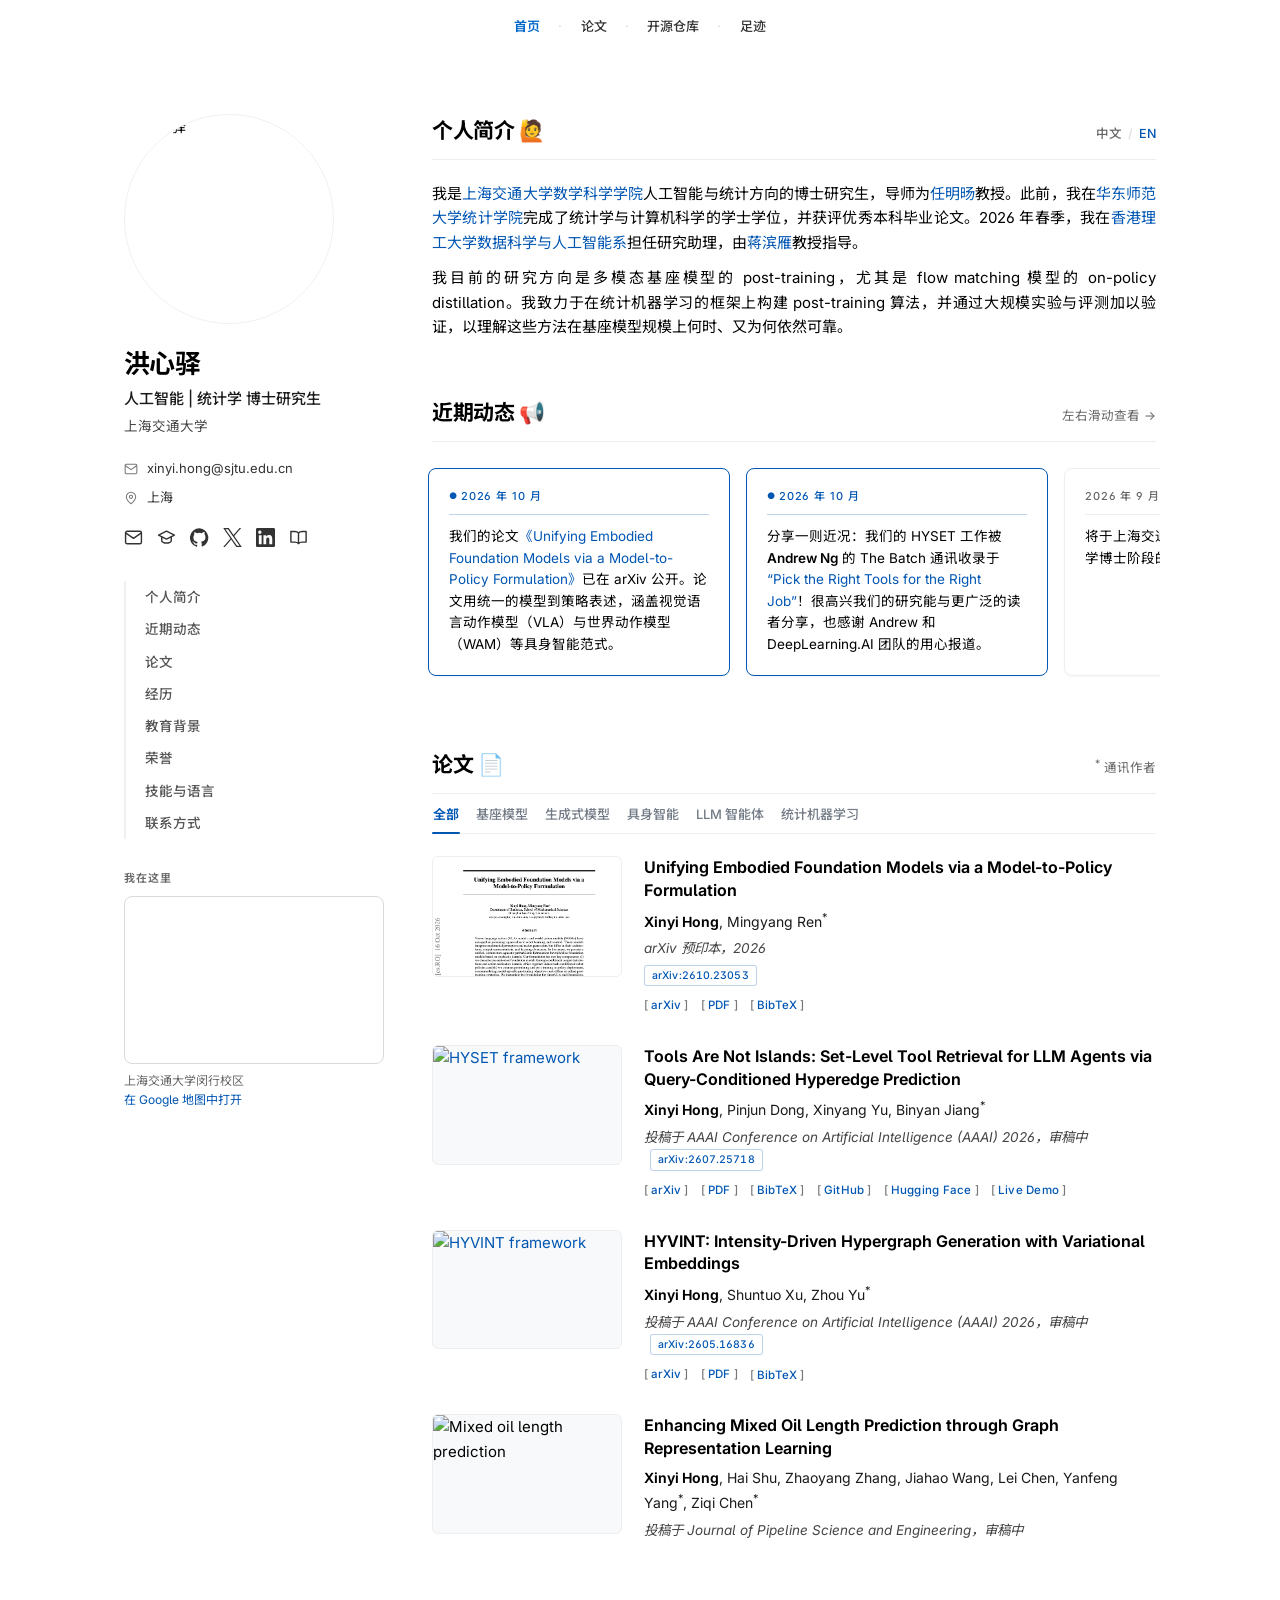
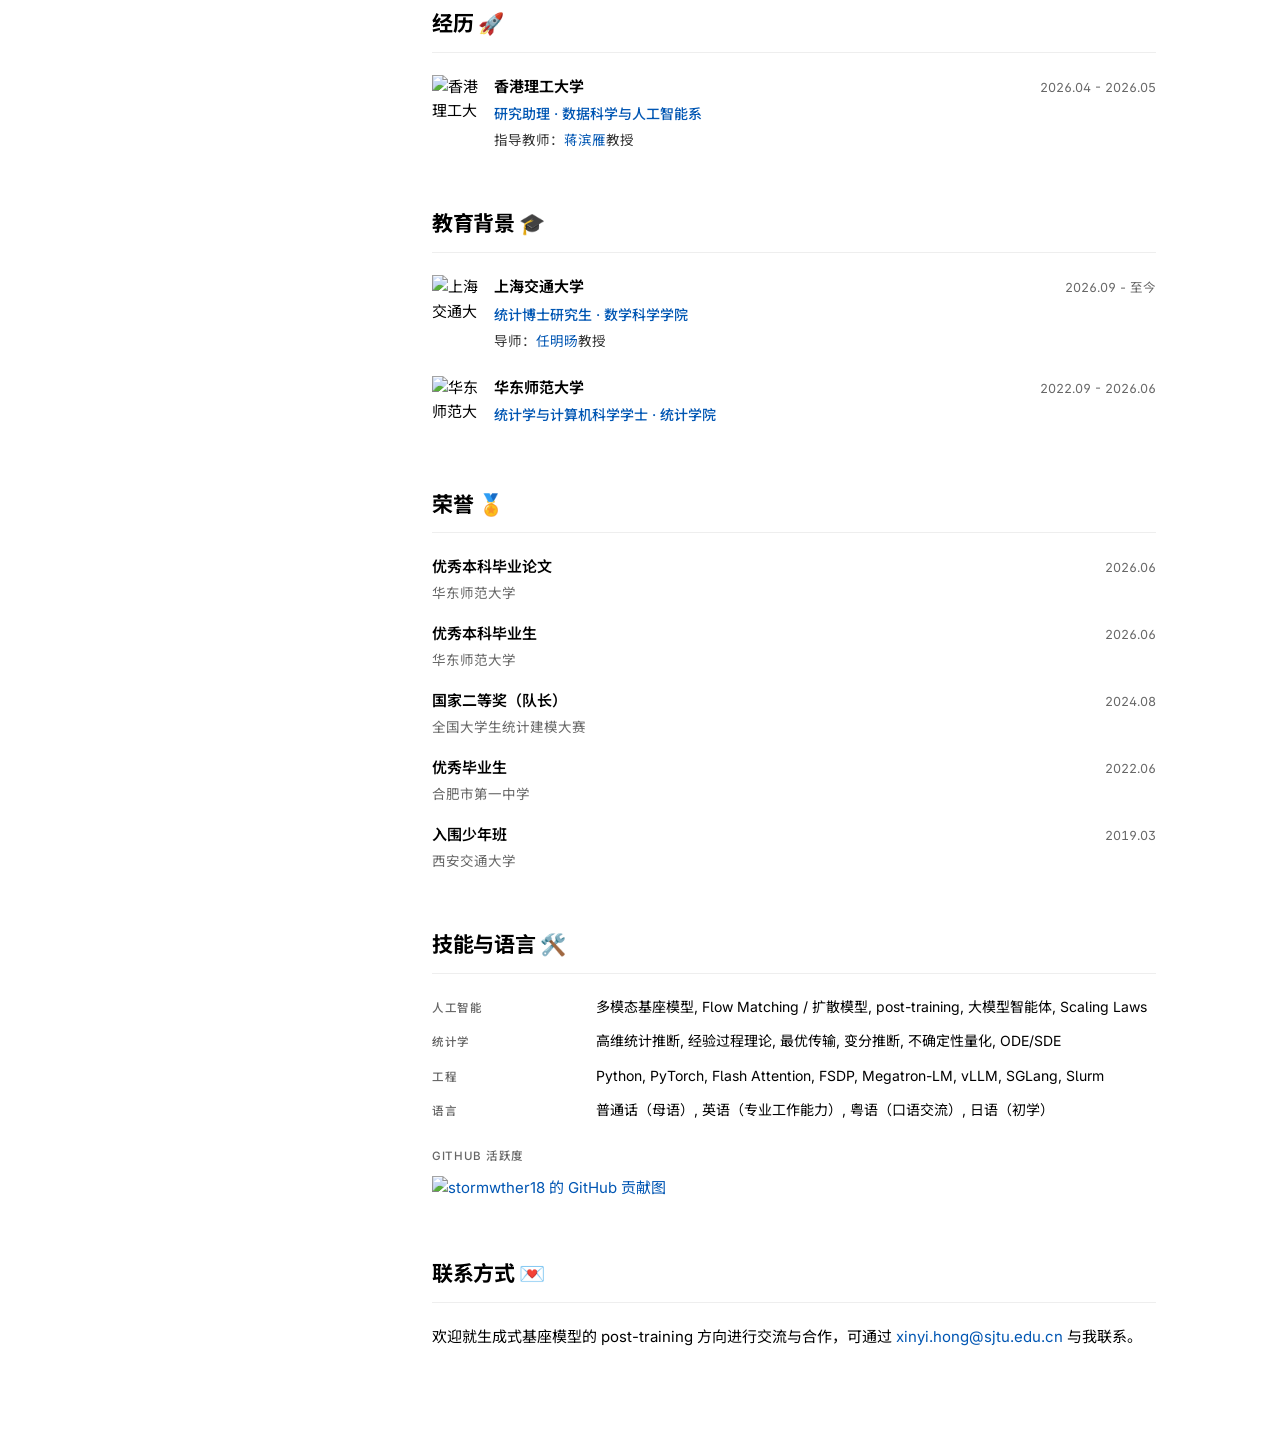
==== index_cn.html @ 692708f8 "personal website update" ====
<!DOCTYPE html>
<html lang="zh-CN">
<head>
<meta charset="UTF-8">
<meta name="viewport" content="width=device-width, initial-scale=1.0">
<title>洪心驿 | Ph.D. @SJTU</title>
<meta name="description" content="洪心驿，上海交通大学人工智能与统计学方向博士研究生，研究方向为生成模型、多模态学习、大语言模型与统计机器学习。">
<meta name="author" content="洪心驿">
<meta property="og:title" content="洪心驿">
<meta property="og:description" content="上海交通大学人工智能与统计学方向博士研究生。生成模型、多模态学习、大语言模型、统计机器学习。">
<meta property="og:type" content="profile">
<link rel="icon" href="assets/icon.svg?v=3" type="image/svg+xml">
<link rel="icon" href="favicon.ico?v=3" sizes="any">
<link rel="apple-touch-icon" href="assets/apple-touch-icon.png">
<link rel="preconnect" href="https://fonts.googleapis.com">
<link rel="preconnect" href="https://fonts.gstatic.com" crossorigin>
<link href="https://fonts.googleapis.com/css2?family=Inter:wght@300..700&family=Noto+Sans+SC:wght@300..700&display=swap" rel="stylesheet">
<link rel="stylesheet" href="css/style.css">
</head>
<body>

<!-- icon sprite -->
<svg xmlns="http://www.w3.org/2000/svg" style="display:none" aria-hidden="true">
  <symbol id="i-mail" viewBox="0 0 24 24"><rect x="2" y="4" width="20" height="16" rx="2"/><path d="m2.5 6.5 9.5 6.5 9.5-6.5"/></symbol>
  <symbol id="i-pin" viewBox="0 0 24 24"><path d="M20 10c0 6-8 12-8 12s-8-6-8-12a8 8 0 0 1 16 0z"/><circle cx="12" cy="10" r="2.8"/></symbol>
  <symbol id="i-scholar" viewBox="0 0 24 24"><path d="M22 9 12 4 2 9l10 5 10-5z"/><path d="M6 11.4V16c0 1.4 2.7 3 6 3s6-1.6 6-3v-4.6"/></symbol>
  <symbol id="i-github" viewBox="0 0 24 24"><path d="M12 .3a12 12 0 0 0-3.8 23.4c.6.1.8-.3.8-.6v-2c-3.3.7-4-1.6-4-1.6-.6-1.4-1.4-1.8-1.4-1.8-1.1-.7.1-.7.1-.7 1.2.1 1.8 1.2 1.8 1.2 1.1 1.8 2.8 1.3 3.5 1 .1-.8.4-1.3.8-1.6-2.7-.3-5.5-1.3-5.5-5.9 0-1.3.5-2.4 1.2-3.2-.1-.3-.5-1.5.1-3.2 0 0 1-.3 3.3 1.2a11.5 11.5 0 0 1 6 0C17.2 4.6 18.2 5 18.2 5c.6 1.7.2 2.9.1 3.2.8.8 1.2 1.9 1.2 3.2 0 4.6-2.8 5.6-5.5 5.9.4.4.8 1.1.8 2.2v3.3c0 .3.2.7.8.6A12 12 0 0 0 12 .3z"/></symbol>
  <symbol id="i-linkedin" viewBox="0 0 24 24"><path d="M20.4 20.5h-3.6v-5.6c0-1.3 0-3-1.8-3s-2.1 1.4-2.1 2.9v5.7H9.4V9h3.4v1.6h.05c.5-.9 1.6-1.9 3.4-1.9 3.6 0 4.3 2.4 4.3 5.5v6.3zM5.3 7.4a2.1 2.1 0 1 1 0-4.1 2.1 2.1 0 0 1 0 4.1zm1.8 13.1H3.6V9h3.5v11.5zM22.2 0H1.8C.8 0 0 .8 0 1.7v20.6C0 23.2.8 24 1.8 24h20.4c1 0 1.8-.8 1.8-1.7V1.7C24 .8 23.2 0 22.2 0z"/></symbol>
  <symbol id="i-x" viewBox="0 0 24 24"><path d="M14.234 10.162 22.977 0h-2.072l-7.591 8.824L7.251 0H.258l9.168 13.343L.258 24H2.33l8.016-9.318L16.749 24h6.993zm-2.837 3.299-.929-1.329L3.076 1.56h3.182l5.965 8.532.929 1.329 7.754 11.09h-3.182z"/></symbol>
  <symbol id="i-rednote" viewBox="0 0 24 24"><path d="M2.4 4.4h4.8c2.2 0 3.9.7 4.8 1.8 .9-1.1 2.6-1.8 4.8-1.8h4.8v13.4h-4.8c-2.2 0-3.9.7-4.8 1.8-.9-1.1-2.6-1.8-4.8-1.8H2.4z"/><path d="M12 6.2v13.4"/></symbol>
</svg>

<nav class="navbar">
  <div class="nav-inner">
    <a href="index_cn.html" class="nav-link active">首页</a>
    <span class="nav-sep">·</span>
    <a href="#publications" class="nav-link">论文</a>
    <span class="nav-sep">·</span>
    <a href="repositories.html" class="nav-link">开源仓库</a>
    <span class="nav-sep">·</span>
    <a href="footprint.html" class="nav-link">足迹</a>
  </div>
</nav>
<div class="container">

  <aside class="sidebar">
    <div class="sidebar-sticky">
      <img src="assets/img/avatar.jpg?v=11" alt="洪心驿" class="profile-photo" width="210" height="210">

      <div class="sidebar-id">
        <div class="name">洪心驿</div>
        <div class="role">人工智能 &#124; 统计学 博士研究生</div>
        <div class="affiliation">
          上海交通大学
        </div>
      </div>

      <div class="sidebar-meta">
        <div class="contact-list">
          <p><svg class="icon" aria-hidden="true"><use href="#i-mail"/></svg>
             <a href="mailto:xinyi.hong@sjtu.edu.cn">xinyi.hong@sjtu.edu.cn</a></p>
          <p><svg class="icon" aria-hidden="true"><use href="#i-pin"/></svg>
             <span>上海</span></p>
        </div>

        <div class="social-icons">
          <a href="mailto:xinyi.hong@sjtu.edu.cn" title="邮箱" aria-label="邮箱"><svg class="icon" aria-hidden="true"><use href="#i-mail"/></svg></a>
          <a href="https://scholar.google.com/citations?user=sX_9eZ0AAAAJ&amp;hl=en" title="Google Scholar" aria-label="Google Scholar" rel="me noopener"><svg class="icon" aria-hidden="true"><use href="#i-scholar"/></svg></a>
          <a href="https://github.com/stormwther18" title="GitHub" aria-label="GitHub" rel="me noopener"><svg class="icon icon--solid" aria-hidden="true"><use href="#i-github"/></svg></a>
          <a href="https://x.com/stormwther18" title="X" aria-label="X" rel="me noopener"><svg class="icon icon--solid" aria-hidden="true"><use href="#i-x"/></svg></a>
          <a href="https://www.linkedin.com/in/xinyi-hong-b00274390/" title="LinkedIn" aria-label="LinkedIn" rel="me noopener"><svg class="icon icon--solid" aria-hidden="true"><use href="#i-linkedin"/></svg></a>
          <a href="https://www.xiaohongshu.com/user/profile/65910871000000001f03a6d2" title="小红书" aria-label="小红书" rel="me noopener"><svg class="icon" aria-hidden="true"><use href="#i-rednote"/></svg></a>
        </div>
      </div>

      <nav class="nav-menu" aria-label="章节导航">
        <a href="#biography" class="nav-item">个人简介</a>
        <a href="#news" class="nav-item">近期动态</a>
        <a href="#publications" class="nav-item">论文</a>
        <a href="#experience" class="nav-item">经历</a>
        <a href="#education" class="nav-item">教育背景</a>
        <a href="#awards" class="nav-item">荣誉</a>
        <a href="#skills" class="nav-item">技能与语言</a>
        <a href="#contact" class="nav-item">联系方式</a>
      </nav>
      <div class="side-map">
        <div class="side-map-title">我在这里</div>
        <iframe src="https://www.google.com/maps?q=%E4%B8%8A%E6%B5%B7%E4%BA%A4%E9%80%9A%E5%A4%A7%E5%AD%A6%E9%97%B5%E8%A1%8C%E6%A0%A1%E5%8C%BA&amp;z=15&amp;hl=zh-CN&amp;output=embed"
                title="上海交通大学闵行校区" loading="lazy"
                referrerpolicy="no-referrer-when-downgrade"></iframe>
        <p class="side-map-cap">上海交通大学闵行校区
          <a href="https://www.google.com/maps/search/?api=1&amp;query=%E4%B8%8A%E6%B5%B7%E4%BA%A4%E9%80%9A%E5%A4%A7%E5%AD%A6%E9%97%B5%E8%A1%8C%E6%A0%A1%E5%8C%BA" target="_blank" rel="noopener">在 Google 地图中打开</a></p>
      </div>
    </div>
  </aside>

  <main class="main-content">

    <section id="biography">
      <div class="section-head">
        <h2>个人简介 🙋</h2>
        <span class="lang-switch"><span class="cur">中文</span><span class="sep">/</span><a href="index.html" hreflang="en">EN</a></span>
      </div>
      <p class="lede">
        我是<a href="https://www.sjtu.edu.cn/">上海交通大学</a><a href="https://math.sjtu.edu.cn/">数学科学学院</a>人工智能与统计方向的博士研究生，导师为<a href="https://ren-mingyang.github.io/">任明旸</a>教授。此前，我在<a href="https://www.ecnu.edu.cn/">华东师范大学</a><a href="https://stat.ecnu.edu.cn/">统计学院</a>完成了统计学与计算机科学的学士学位，并获评优秀本科毕业论文。2026 年春季，我在<a href="https://www.polyu.edu.hk/">香港理工大学</a><a href="https://www.polyu.edu.hk/dsai/">数据科学与人工智能系</a>担任研究助理，由<a href="https://www.polyu.edu.hk/dsai/people/academic-staff/jiangbinyan/">蒋滨雁</a>教授指导。
      </p>
      <p>
        我目前的研究方向是多模态基座模型的 post-training，尤其是 flow matching 模型的 on-policy distillation。我致力于在统计机器学习的框架上构建 post-training 算法，并通过大规模实验与评测加以验证，以理解这些方法在基座模型规模上何时、又为何依然可靠。
      </p>
    </section>

    <section id="news">
      <div class="section-head">
        <h2>近期动态 📢</h2>
        <span class="section-note">左右滑动查看 →</span>
      </div>

      <div class="news-strip">
        <article class="news-card pinned">
          <span class="news-date">2026 年 10 月</span>
          <div class="news-body">
            我们的论文<a href="https://arxiv.org/abs/2610.23053">《Unifying Embodied Foundation Models via a Model-to-Policy Formulation》</a>已在 arXiv 公开。论文用统一的模型到策略表述，涵盖视觉语言动作模型（VLA）与世界动作模型（WAM）等具身智能范式。
          </div>
        </article>

        <article class="news-card pinned">
          <span class="news-date">2026 年 10 月</span>
          <div class="news-body">
            分享一则近况：我们的 HYSET 工作被 <strong>Andrew Ng</strong> 的 The Batch 通讯收录于 <a href="https://www.deeplearning.ai/the-batch/issue-374#pick-the-right-tools-for-the-right-job">“Pick the Right Tools for the Right Job”</a>！很高兴我们的研究能与更广泛的读者分享，也感谢 Andrew 和 DeepLearning.AI 团队的用心报道。
          </div>
        </article>

        <article class="news-card">
          <span class="news-date">2026 年 9 月</span>
          <div class="news-body">
            将于上海交通大学数学科学学院开始统计学博士阶段的学习，导师为<a href="https://ren-mingyang.github.io/">任明旸</a>教授。
          </div>
        </article>

        <article class="news-card">
          <span class="news-date">2026 年 7 月</span>
          <div class="news-body">
            <a href="https://arxiv.org/abs/2607.25718">HYSET</a> 已在 arXiv 公开，目前投稿于 AAAI 2026，审稿中：面向 LLM 智能体的集合级工具检索，形式化为查询条件下的超边预测。代码、模型与在线 Demo 已同步开放。
          </div>
        </article>

        <article class="news-card">
          <span class="news-date">2026 年 6 月</span>
          <div class="news-body">
            于华东师范大学本科毕业，获优秀本科毕业论文与优秀本科毕业生荣誉。
          </div>
        </article>

        <article class="news-card">
          <span class="news-date">2026 年 5 月</span>
          <div class="news-body">
            超图生成模型 <a href="https://arxiv.org/abs/2605.16836">HYVINT</a> 已在 arXiv 公开，目前投稿于 AAAI 2026，审稿中。
          </div>
        </article>

        <article class="news-card">
          <span class="news-date">2026 年 4 月</span>
          <div class="news-body">
            加入香港理工大学数据科学与人工智能系，担任研究助理，由<a href="https://www.polyu.edu.hk/dsai/people/academic-staff/jiangbinyan/">蒋滨雁</a>教授指导。
          </div>
        </article>
      </div>
    </section>

    <section id="publications">
      <div class="section-head">
        <h2>论文 📄</h2>
        <span class="section-note"><sup>*</sup> 通讯作者</span>
      </div>

      <div class="pub-filters" role="group" aria-label="按主题筛选论文">
        <button class="pub-filter active" type="button" data-filter="all" aria-pressed="true">全部</button>
        <button class="pub-filter" type="button" data-filter="foundation" aria-pressed="false">基座模型</button>
        <button class="pub-filter" type="button" data-filter="genai" aria-pressed="false">生成式模型</button>
        <button class="pub-filter" type="button" data-filter="embodied" aria-pressed="false">具身智能</button>
        <button class="pub-filter" type="button" data-filter="agent" aria-pressed="false">LLM 智能体</button>
        <button class="pub-filter" type="button" data-filter="statml" aria-pressed="false">统计机器学习</button>
      </div>

      <article class="pub-item" data-tags="all foundation embodied statml">
        <a class="pub-thumb pub-thumb--paper" href="https://arxiv.org/abs/2610.23053" rel="noopener">
          <img src="assets/img/pub/model-to-policy.png" alt="《Unifying Embodied Foundation Models via a Model-to-Policy Formulation》论文首页" width="1162" height="1492" loading="lazy">
        </a>
        <div class="pub-details">
          <div class="pub-title">Unifying Embodied Foundation Models via a Model-to-Policy Formulation</div>
          <div class="pub-authors"><span class="me">Xinyi Hong</span>, Mingyang Ren<sup>*</sup></div>
          <div class="pub-venue pub-venue--stacked">
            arXiv 预印本，2026
            <a class="pub-badge" href="https://arxiv.org/abs/2610.23053" rel="noopener">arXiv:2610.23053</a>
          </div>
          <div class="pub-links">
            <a class="pub-btn" href="https://arxiv.org/abs/2610.23053" rel="noopener">arXiv</a>
            <a class="pub-btn" href="https://arxiv.org/pdf/2610.23053" rel="noopener">PDF</a>
            <button class="pub-btn citation-btn" type="button" data-paper="model_to_policy">BibTeX</button>
          </div>
        </div>
      </article>

      <article class="pub-item" data-tags="all agent statml">
        <a class="pub-thumb" href="https://arxiv.org/abs/2607.25718" rel="noopener">
          <img src="assets/img/pub/hyset.png" alt="HYSET framework" width="380" height="238" loading="lazy">
        </a>
        <div class="pub-details">
          <div class="pub-title">Tools Are Not Islands: Set-Level Tool Retrieval for LLM Agents via Query-Conditioned Hyperedge Prediction</div>
          <div class="pub-authors"><span class="me">Xinyi Hong</span>, Pinjun Dong, Xinyang Yu, Binyan Jiang<sup>*</sup></div>
          <div class="pub-venue">
            投稿于 AAAI Conference on Artificial Intelligence (AAAI) 2026，审稿中
            <a class="pub-badge" href="https://arxiv.org/abs/2607.25718" rel="noopener">arXiv:2607.25718</a>
          </div>
          <div class="pub-links">
            <a class="pub-btn" href="https://arxiv.org/abs/2607.25718" rel="noopener">arXiv</a>
            <a class="pub-btn" href="https://arxiv.org/pdf/2607.25718" rel="noopener">PDF</a>
            <button class="pub-btn citation-btn" type="button" data-paper="hyset">BibTeX</button>
            <a class="pub-btn" href="https://github.com/stormwther18/HYSET" rel="noopener">GitHub</a>
            <a class="pub-btn" href="https://huggingface.co/stormwther18/HOTS-assets" rel="noopener">Hugging Face</a>
            <a class="pub-btn" href="https://stormwther18-hyset-demo.hf.space" rel="noopener">Live Demo</a>
          </div>
        </div>
      </article>

      <article class="pub-item" data-tags="all genai statml">
        <a class="pub-thumb" href="https://arxiv.org/abs/2605.16836" rel="noopener">
          <img src="assets/img/pub/hyvint.png" alt="HYVINT framework" width="380" height="238" loading="lazy">
        </a>
        <div class="pub-details">
          <div class="pub-title">HYVINT: Intensity-Driven Hypergraph Generation with Variational Embeddings</div>
          <div class="pub-authors"><span class="me">Xinyi Hong</span>, Shuntuo Xu, Zhou Yu<sup>*</sup></div>
          <div class="pub-venue">
            投稿于 AAAI Conference on Artificial Intelligence (AAAI) 2026，审稿中
            <a class="pub-badge" href="https://arxiv.org/abs/2605.16836" rel="noopener">arXiv:2605.16836</a>
          </div>
          <div class="pub-links">
            <a class="pub-btn" href="https://arxiv.org/abs/2605.16836" rel="noopener">arXiv</a>
            <a class="pub-btn" href="https://arxiv.org/pdf/2605.16836" rel="noopener">PDF</a>
            <button class="pub-btn citation-btn" type="button" data-paper="hyvint">BibTeX</button>
          </div>
        </div>
      </article>

      <article class="pub-item" data-tags="all statml">
        <span class="pub-thumb">
          <img src="assets/img/pub/mixed-oil.png" alt="Mixed oil length prediction" width="380" height="238" loading="lazy">
        </span>
        <div class="pub-details">
          <div class="pub-title">Enhancing Mixed Oil Length Prediction through Graph Representation Learning</div>
          <div class="pub-authors"><span class="me">Xinyi Hong</span>, Hai Shu, Zhaoyang Zhang, Jiahao Wang, Lei Chen, Yanfeng Yang<sup>*</sup>, Ziqi Chen<sup>*</sup></div>
          <div class="pub-venue">
            投稿于 Journal of Pipeline Science and Engineering，审稿中
          </div>
        </div>
      </article>

      <p class="pub-empty" hidden>该方向暂无论文。</p>
    </section>


    <section id="experience">
      <div class="section-head"><h2>经历 🚀</h2></div>

      <div class="exp-item">
        <div class="exp-logo"><img src="assets/img/logo/polyu.png" alt="香港理工大学" width="46" height="46"></div>
        <div class="exp-content">
          <div class="exp-header">
            <span class="exp-org"><a href="https://www.polyu.edu.hk/">香港理工大学</a></span>
            <span class="exp-time">2026.04 - 2026.05</span>
          </div>
          <div class="exp-role">研究助理 · 数据科学与人工智能系</div>
          <div class="exp-desc">指导教师：<a href="https://www.polyu.edu.hk/dsai/people/academic-staff/jiangbinyan/">蒋滨雁</a>教授</div>
        </div>
      </div>
    </section>

    <section id="education">
      <div class="section-head"><h2>教育背景 🎓</h2></div>

      <div class="exp-item">
        <div class="exp-logo"><img src="assets/img/logo/sjtu.png" alt="上海交通大学" width="46" height="46"></div>
        <div class="exp-content">
          <div class="exp-header">
            <span class="exp-org"><a href="https://www.sjtu.edu.cn/">上海交通大学</a></span>
            <span class="exp-time">2026.09 - 至今</span>
          </div>
          <div class="exp-role">统计博士研究生 · 数学科学学院</div>
          <div class="exp-desc">导师：<a href="https://ren-mingyang.github.io/">任明旸</a>教授</div>
        </div>
      </div>

      <div class="exp-item">
        <div class="exp-logo"><img src="assets/img/logo/ecnu.png" alt="华东师范大学" width="46" height="46"></div>
        <div class="exp-content">
          <div class="exp-header">
            <span class="exp-org"><a href="https://www.ecnu.edu.cn/">华东师范大学</a></span>
            <span class="exp-time">2022.09 - 2026.06</span>
          </div>
          <div class="exp-role">统计学与计算机科学学士 · 统计学院</div>
        </div>
      </div>
    </section>

    <section id="awards">
      <div class="section-head"><h2>荣誉 🏅</h2></div>

      <div class="row-item">
        <span class="row-name">优秀本科毕业论文<span class="sub">华东师范大学</span></span>
        <span class="row-time">2026.06</span>
      </div>
      <div class="row-item">
        <span class="row-name">优秀本科毕业生<span class="sub">华东师范大学</span></span>
        <span class="row-time">2026.06</span>
      </div>
      <div class="row-item">
        <span class="row-name">国家二等奖（队长）<span class="sub">全国大学生统计建模大赛</span></span>
        <span class="row-time">2024.08</span>
      </div>
      <div class="row-item">
        <span class="row-name">优秀毕业生<span class="sub">合肥市第一中学</span></span>
        <span class="row-time">2022.06</span>
      </div>
      <div class="row-item">
        <span class="row-name">入围少年班<span class="sub">西安交通大学</span></span>
        <span class="row-time">2019.03</span>
      </div>
    </section>

    <section id="skills">
      <div class="section-head"><h2>技能与语言 🛠️</h2></div>

      <div class="skill-grid">
        <div class="skill-row">
          <span class="skill-label">人工智能</span>
          <span class="skill-list">多模态基座模型, Flow Matching / 扩散模型, post-training, 大模型智能体, Scaling Laws</span>
        </div>
        <div class="skill-row">
          <span class="skill-label">统计学</span>
          <span class="skill-list">高维统计推断, 经验过程理论, 最优传输, 变分推断, 不确定性量化, ODE/SDE</span>
        </div>
        <div class="skill-row">
          <span class="skill-label">工程</span>
          <span class="skill-list">Python, PyTorch, Flash Attention, FSDP, Megatron-LM, vLLM, SGLang, Slurm</span>
        </div>
        <div class="skill-row">
          <span class="skill-label">语言</span>
          <span class="skill-list">普通话（母语）, 英语（专业工作能力）, 粤语（口语交流）, 日语（初学）</span>
        </div>
      </div>

      <div class="gh-graph">
        <div class="gh-label">GitHub 活跃度</div>
        <a href="https://github.com/stormwther18" rel="me noopener">
          <img src="https://ghchart.rshah.org/A51C30/stormwther18"
               alt="stormwther18 的 GitHub 贡献图" loading="lazy">
        </a>
      </div>
    </section>

    <section id="contact">
      <div class="section-head"><h2>联系方式 💌</h2></div>
      <p>欢迎就生成式基座模型的 post-training 方向进行交流与合作，可通过 <a href="mailto:xinyi.hong@sjtu.edu.cn">xinyi.hong@sjtu.edu.cn</a> 与我联系。</p>
    </section>

  </main>

</div>

<div id="citationModal" class="modal" role="dialog" aria-modal="true" aria-labelledby="citationHeading">
  <div class="modal-card">
    <div class="modal-head">
      <h3 id="citationHeading">BibTeX 引用</h3>
      <button class="modal-close" type="button" aria-label="关闭">&times;</button>
    </div>
    <pre class="citation-text" id="citationText"></pre>
    <button class="copy-btn" id="copyBtn" type="button" data-copied="已复制！">复制到剪贴板</button>
  </div>
</div>

<script>
window.CITATIONS = {
  model_to_policy: `@misc{hong2026unifyingembodiedfoundationmodels,
      title={Unifying Embodied Foundation Models via a Model-to-Policy Formulation},
      author={Xinyi Hong and Mingyang Ren},
      year={2026},
      eprint={2610.23053},
      archivePrefix={arXiv},
      primaryClass={cs.RO},
      url={https://arxiv.org/abs/2610.23053},
}`,
  hyset: `@article{hong2026hyset,
  title   = {Tools Are Not Islands: Set-Level Tool Retrieval for LLM Agents
             via Query-Conditioned Hyperedge Prediction},
  author  = {Hong, Xinyi and Dong, Pinjun and Yu, Xinyang and Jiang, Binyan},
  journal = {arXiv preprint arXiv:2607.25718},
  year    = {2026}
}`,
  hyvint: `@article{hong2026hyvint,
  title   = {HYVINT: Intensity-Driven Hypergraph Generation with
             Variational Embeddings},
  author  = {Hong, Xinyi and Xu, Shuntuo and Yu, Zhou},
  journal = {arXiv preprint arXiv:2605.16836},
  year    = {2026}
}`
};
</script>
<script src="js/main.js"></script>
</body>
</html>
---- css/style.css ----
/* =========================================================
   Xinyi Hong: personal academic site
   Layout skeleton adapted from the classic two-column
   academic homepage; palette is warm-paper + pine ink.
   ========================================================= */

/* --- 1. Design tokens --- */
:root {
    color-scheme: light;

    /* Palette lifted from stephen-smj.tech */
    --bg:            #ffffff;
    --bg-soft:       #f8f9fa;   /* code block */
    --ink:           #000000;   /* name, publication + org titles */
    --heading:       #000000;   /* section headings */
    --text:          #000000;   /* body copy */
    --text-mid:      #1a1a1a;   /* role, authors */
    --text-2:        #333333;   /* contact, descriptions */
    --text-soft:     #444444;   /* affiliation, venue */
    --text-list:     #000000;   /* list items, award names */
    --text-3:        #666666;   /* dates */
    --muted:         #555555;   /* anchor rail */
    --bracket:       #777777;   /* [ ] around link buttons, contact icons */
    --rule:          #eeeeee;
    --rule-soft:     #f0f0f0;   /* photo border, anchor rail */
    --rule-filter:   #edf0f4;
    --rule-strong:   #dddddd;
    --accent:        #0056b3;
    --accent-hover:  #0066cc;
    --accent-ring:   rgba(0, 86, 179, .25);
    --nav-bg:        rgba(255, 255, 255, .8);
    --nav-border:    rgba(0, 0, 0, .1);
    --shadow-sm:     0 1px 2px rgba(0, 0, 0, .04);
    --shadow-md:     0 6px 18px rgba(0, 0, 0, .07), 0 1px 3px rgba(0, 0, 0, .05);

    --sidebar-width: 260px;
    --nav-height:    54px;
    --content-max:   750px;

    /* One family across the whole site: Inter for Latin, Noto Sans SC for CJK. */
    --font-ui: 'Inter', 'Noto Sans SC', -apple-system, BlinkMacSystemFont,
               'Segoe UI', Roboto, sans-serif;
}

*, *::before, *::after { box-sizing: border-box; }

html { scroll-behavior: smooth; scroll-padding-top: calc(var(--nav-height) + 24px); }

body {
    margin: 0;
    padding: 0;
    font-family: var(--font-ui);
    font-size: 15px;
    line-height: 1.65;
    color: var(--text);
    background-color: var(--bg);
    font-feature-settings: 'cv05' 1, 'ss01' 1;
    text-rendering: optimizeLegibility;
}

a {
    color: var(--accent);
    text-decoration: none;
    transition: color .18s ease, opacity .18s ease;
}

a:hover { color: var(--accent-hover); text-decoration: underline; text-underline-offset: 2px; }

a:focus-visible,
button:focus-visible {
    outline: 2px solid var(--accent);
    outline-offset: 3px;
    border-radius: 3px;
}

img { max-width: 100%; }

.icon { width: 1em; height: 1em; fill: none; stroke: currentColor; stroke-width: 1.8;
        stroke-linecap: round; stroke-linejoin: round; vertical-align: -.13em; }
.icon--solid { fill: currentColor; stroke: none; }

.visually-hidden {
    position: absolute; width: 1px; height: 1px; margin: -1px;
    padding: 0; overflow: hidden; clip: rect(0 0 0 0); white-space: nowrap; border: 0;
}

/* --- 2. Top navigation --- */
.navbar {
    position: fixed;
    inset: 0 0 auto 0;
    height: var(--nav-height);
    background: var(--nav-bg);
    backdrop-filter: saturate(180%) blur(20px);
    -webkit-backdrop-filter: saturate(180%) blur(20px);
    z-index: 1000;
    display: flex;
    justify-content: center;
    align-items: center;
}

.nav-inner {
    display: flex;
    align-items: center;
    gap: 18px;
    font-size: 13px;
    font-weight: 500;
    letter-spacing: .01em;
}

.nav-link { color: var(--text); opacity: .8; }
.nav-link:hover { color: var(--accent-hover); opacity: 1; text-decoration: none; }
.nav-link.active { color: var(--accent-hover); opacity: 1; font-weight: 600; }

.nav-sep { color: var(--rule-strong); user-select: none; }

/* Language switch: lives at the right edge of the Biography heading */
.lang-switch {
    display: inline-flex;
    align-items: baseline;
    gap: 6px;
    flex-shrink: 0;
    font-size: 12.5px;
    font-weight: 500;
}
.lang-switch .cur { color: var(--text-3); }
.lang-switch .sep { color: var(--rule-strong); }
.lang-switch a { color: var(--accent); }

/* --- 3. Page shell --- */
.container {
    max-width: 1080px;
    margin: 0 auto;
    padding: calc(var(--nav-height) + 60px) 24px 72px;
    display: grid;
    grid-template-columns: var(--sidebar-width) minmax(0, 1fr);
    gap: 48px;
}

/* --- 4. Sidebar --- */
.sidebar { min-width: 0; }

.sidebar-sticky { position: sticky; top: calc(var(--nav-height) + 32px); }

.profile-photo {
    width: 210px;
    height: 210px;
    border-radius: 50%;
    object-fit: cover;
    display: block;
    margin-bottom: 24px;
    border: 1px solid var(--rule-soft);
}

.name {
    font-size: 26px;
    font-weight: 700;
    letter-spacing: -.02em;
    line-height: 1.2;
    color: var(--ink);
    margin-bottom: 8px;
}

.name-alt {
    font-size: 14px;
    font-weight: 500;
    color: var(--text-3);
    letter-spacing: .04em;
    margin-bottom: 10px;
}

.role {
    font-size: 15px;
    font-weight: 500;
    color: var(--text-mid);
    margin-bottom: 4px;
}

.affiliation {
    font-size: 13.5px;
    line-height: 1.5;
    color: var(--text-soft);
    margin-bottom: 22px;
}

.contact-list { font-size: 13px; color: var(--text-2); margin-bottom: 20px; }

.contact-list p {
    display: flex;
    align-items: flex-start;
    gap: 9px;
    margin: 7px 0;
    word-break: break-word;
}

.contact-list .icon { flex-shrink: 0; margin-top: .28em; color: var(--bracket); font-size: 14px; }
.contact-list a { color: var(--text-2); }
.contact-list a:hover { color: var(--accent); }

.social-icons { display: flex; flex-wrap: wrap; gap: 12px 14px; margin-bottom: 34px; }

.social-icons a {
    font-size: 19px;
    color: var(--text-2);
    line-height: 1;
    display: inline-flex;
}
.social-icons a:hover { color: var(--accent); }

/* In-page anchor rail */
.nav-menu {
    display: flex;
    flex-direction: column;
    border-left: 2px solid var(--rule-soft);
}

.nav-item {
    position: relative;
    padding: 5px 0 5px 18px;
    font-size: 13.5px;
    font-weight: 500;
    color: var(--muted);
    border-left: 2px solid transparent;
    margin-left: -1px;
    transition: color .18s ease, border-color .18s ease;
}
.nav-item:hover { color: var(--accent); text-decoration: none; }
.nav-item.active { color: var(--accent); border-left-color: var(--accent); font-weight: 600; }

/* Sidebar location card */
.side-map { margin-top: 30px; }

.side-map-title {
    font-size: 11px;
    font-weight: 600;
    letter-spacing: .09em;
    text-transform: uppercase;
    color: var(--text-3);
    margin-bottom: 9px;
}

.side-map iframe {
    display: block;
    width: 100%;
    height: 168px;
    border: 1px solid var(--rule-strong);
    border-radius: 8px;
    filter: saturate(.78) contrast(.97);
}

.side-map-cap {
    margin: 8px 0 0;
    font-size: 12px;
    line-height: 1.55;
    color: var(--text-3);
}

.side-map-cap a { display: block; color: var(--accent); }

/* --- 5. Main column --- */
.main-content { min-width: 0; max-width: var(--content-max); }

section { margin-bottom: 56px; scroll-margin-top: calc(var(--nav-height) + 24px); }
section:last-child { margin-bottom: 0; }

.section-head {
    display: flex;
    justify-content: space-between;
    align-items: baseline;
    gap: 16px;
    border-bottom: 1px solid var(--rule);
    padding-bottom: 10px;
    margin-bottom: 22px;
}

h2 {
    font-size: 21px;
    font-weight: 700;
    letter-spacing: -.015em;
    color: var(--heading);
    margin: 0;
}

.section-note { font-size: 12.5px; color: var(--text-3); flex-shrink: 0; }

p { margin: 10px 0; }
.main-content > section > p { text-align: justify; text-justify: inter-character; hyphens: auto; }

ul { padding-left: 20px; margin: 12px 0 16px; }
li { margin-bottom: 7px; color: var(--text-list); }

strong { color: var(--ink); font-weight: 600; }

.lede { color: var(--text); }

/* Research interests */

/* --- 6. News strip --- */
.news-strip {
    display: flex;
    gap: 16px;
    overflow-x: auto;
    padding: 4px 4px 16px;
    margin: 0 -4px;
    scroll-snap-type: x mandatory;
    scrollbar-width: thin;
    scrollbar-color: var(--rule-strong) transparent;
}

.news-strip::-webkit-scrollbar { height: 6px; }
.news-strip::-webkit-scrollbar-track { background: transparent; }
.news-strip::-webkit-scrollbar-thumb { background: var(--rule-strong); border-radius: 3px; }

.news-card {
    position: relative;
    flex: 0 0 302px;
    min-height: 168px;
    padding: 18px 20px 20px;
    scroll-snap-align: start;
    background: var(--bg);
    border: 1px solid var(--rule);
    border-radius: 8px;
    box-shadow: var(--shadow-sm);
    transition: transform .2s ease, box-shadow .2s ease, border-color .2s ease;
}

.news-card:hover {
    transform: translateY(-2px);
    box-shadow: var(--shadow-md);
    border-color: var(--rule-strong);
}

.news-card.pinned { border-color: var(--accent); background: var(--bg); }

.news-date {
    display: block;
    font-family: var(--font-ui);
    font-size: 11px;
    font-weight: 500;
    letter-spacing: .08em;
    text-transform: uppercase;
    color: var(--text-3);
    padding-bottom: 9px;
    margin-bottom: 11px;
    border-bottom: 1px solid var(--rule);
}

.news-card.pinned .news-date { color: var(--accent); border-bottom-color: var(--accent-ring); }

.news-card.pinned .news-date::before { content: '● '; font-size: 9px; vertical-align: .12em; }

.news-body { font-size: 13.5px; line-height: 1.6; color: var(--text); }

/* --- 7. Publications --- */
.pub-filters {
    display: flex;
    flex-wrap: wrap;
    align-items: center;
    gap: 15px;
    margin: -20px 0 22px;
    border-bottom: 1px solid var(--rule-filter);
}

.pub-filter {
    position: relative;
    appearance: none;
    border: 0;
    background: transparent;
    padding: 8px 1px 10px;
    font-family: inherit;
    font-size: 13px;
    font-weight: 500;
    color: #737b87;
    cursor: pointer;
    transition: color .18s ease;
}

.pub-filter::after {
    content: '';
    position: absolute;
    left: 50%; right: 50%; bottom: -1px;
    height: 2px;
    border-radius: 2px;
    background: var(--accent);
    transition: left .2s ease, right .2s ease;
}

.pub-filter:hover { color: var(--accent); }
.pub-filter.active { color: var(--accent); font-weight: 650; }
.pub-filter.active::after { left: 0; right: 0; }

.pub-item {
    display: flex;
    gap: 22px;
    margin-bottom: 30px;
    align-items: flex-start;
}
.pub-item[hidden] { display: none; }

.pub-thumb {
    flex: 0 0 190px;
    width: 190px;
    border: 1px solid var(--rule);
    border-radius: 6px;
    overflow: hidden;
    background: var(--bg-soft);
    transition: transform .25s ease, box-shadow .25s ease;
}
.pub-thumb:hover { transform: translateY(-2px); box-shadow: var(--shadow-md); }
.pub-thumb img { display: block; width: 100%; height: auto; }
.pub-thumb--paper img { height: 119px; object-fit: cover; object-position: center top; }

.pub-details { flex: 1; min-width: 0; }

.pub-empty { margin: 0; padding: 20px 0; font-size: 14px; color: var(--text-3); }

/* --- Sub-page shell (repositories, footprint) --- */
.container--wide { grid-template-columns: minmax(0, 1fr); }
.main-content--wide { max-width: 100%; }
.page-lede { font-size: 15px; color: var(--text-2); margin: 0 0 26px; }

/* --- Repository grid --- */
.repo-grid {
    display: grid;
    grid-template-columns: repeat(auto-fill, minmax(255px, 1fr));
    gap: 18px;
}

.repo-card {
    display: flex;
    flex-direction: column;
    padding: 15px 18px 14px;
    background: var(--bg);
    border: 1px solid var(--rule);
    border-top: 3px solid var(--repo-accent, var(--rule-strong));
    border-radius: 8px;
    color: inherit;
    transition: transform .18s ease, box-shadow .18s ease;
}
.repo-card:hover {
    transform: translateY(-2px);
    box-shadow: var(--shadow-md);
    text-decoration: none;
}

.repo-name {
    font-size: 15px;
    font-weight: 650;
    color: var(--accent);
    margin-bottom: 8px;
    overflow-wrap: anywhere;
}

.repo-desc {
    flex: 1;
    margin: 0 0 16px;
    font-size: 13.5px;
    line-height: 1.55;
    color: var(--text-2);
}

.repo-meta {
    display: flex;
    flex-wrap: wrap;
    align-items: center;
    gap: 13px;
    font-size: 12px;
    color: var(--text-3);
    font-variant-numeric: tabular-nums;
}
.repo-lang { display: inline-flex; align-items: center; gap: 6px; }
.repo-stat { display: inline-flex; align-items: center; gap: 5px; }
.repo-stat svg { width: 12px; height: 12px; fill: currentColor; }
.repo-dot { width: 9px; height: 9px; border-radius: 50%; flex-shrink: 0; }
.repo-date { margin-left: auto; }

.repo-status { margin: 20px 0 0; font-size: 13px; color: var(--text-3); }

/* --- Footprint --- */
#footprint {
    /* Google Maps-ish palette: warm off-white land, soft blue water. */
    --fp-water:      #c9e0f1;
    --fp-land:       #f2efe9;
    --fp-border:     #d9d3c6;
    --fp-land-seen:  #cadfb0;
    --fp-border-seen:#aecb8e;
    --fp-pin:        #ea4335;   /* map-marker red */
    --fp-pin-ring:   rgba(234, 67, 53, .24);
    --fp-tile-bg:    #f2f4f7;
}

/* map card */
.fp-map-card {
    border: 1px solid var(--rule);
    border-radius: 14px;
    padding: 20px 22px 0;
    background: #ffffff;
    box-shadow: var(--shadow-sm);
    margin-bottom: 30px;
}
.fp-map { position: relative; }
.fp-map-svg { display: block; width: 100%; height: auto; }

.fp-sea { fill: var(--fp-water); }
.fp-land {
    fill: var(--fp-land);
    stroke: var(--fp-border);
    stroke-width: 0.6;
    stroke-linejoin: round;
    transition: fill .25s ease;
}
.fp-land.is-visited { fill: var(--fp-land-seen); stroke: var(--fp-border-seen); }

/* pins */
.fp-pins { position: absolute; inset: 0; }
/* The marker is 18x23 with its tip at the bottom centre; the negative
   margins put that tip exactly on the projected coordinate. */
.fp-pin {
    position: absolute;
    width: 10px;
    height: 13px;
    margin: -12.1px 0 0 -5px;
    padding: 0;
    border: 0;
    background: none;
    cursor: pointer;
    transform-origin: 50% 100%;
    animation: fp-drop .45s cubic-bezier(.2, .8, .3, 1) backwards;
}
.fp-pin-mark {
    position: relative;
    display: block;
    width: 100%;
    height: 100%;
    overflow: visible;
    transform-origin: 50% 100%;
    filter: drop-shadow(0 1px 1.2px rgba(0, 0, 0, .3));
    transition: transform .18s cubic-bezier(.2, .8, .3, 1);
}
.fp-pin-body {
    fill: var(--fp-pin);
    stroke: #ffffff;
    stroke-width: 2.3;
    paint-order: stroke;
}
.fp-pin-eye { fill: #ffffff; }
.fp-pin-halo { left: -4.5px; top: -4.5px; width: 26px; height: 26px; }
/* the one place you are based in: a bigger pin with a star and a standing
   halo, so it reads as home at a glance without leaving the red family */
.fp-pin.is-base {
    width: 15px;
    height: 19px;
    margin: -17.7px 0 0 -7.5px;
    z-index: 1;
}
.fp-pin.is-base .fp-pin-body { stroke-width: 1.8; }
.fp-pin.is-base .fp-pin-halo {
    left: -6.5px;
    top: -6.5px;
    width: 28px;
    height: 28px;
    opacity: .8;
    transform: scale(.9);
}
.fp-pin.is-base:hover .fp-pin-halo,
.fp-pin.is-base:focus-visible .fp-pin-halo,
.fp-pin.is-base.is-active .fp-pin-halo { opacity: 1; transform: scale(1); }

.fp-pin-halo {
    position: absolute;
    left: -5px;
    top: -4.9px;
    width: 20px;
    height: 20px;
    border-radius: 50%;
    background: var(--fp-pin-ring);
    transform: scale(.35);
    opacity: 0;
    transition: transform .22s ease, opacity .22s ease;
}
.fp-pin:hover .fp-pin-mark,
.fp-pin:focus-visible .fp-pin-mark { transform: translateY(-2px) scale(1.12); }
.fp-pin.is-active .fp-pin-mark { transform: translateY(-2px) scale(1.18); }
.fp-pin:hover .fp-pin-halo,
.fp-pin:focus-visible .fp-pin-halo,
.fp-pin.is-active .fp-pin-halo { transform: scale(1); opacity: 1; }
/* overlapping markers: whichever one you are pointing at comes forward */
.fp-pin:hover,
.fp-pin:focus-visible,
.fp-pin.is-active { z-index: 2; }
.fp-pin:focus { outline: none; }
.fp-pin:focus-visible { outline: 2px solid var(--fp-pin); outline-offset: 3px; border-radius: 4px; }

.fp-map.has-filter .fp-pin:not(.is-active) { opacity: .3; }
.fp-pin { transition: opacity .2s ease; }

@keyframes fp-drop {
    from { opacity: 0; transform: translateY(-9px) scale(.55); }
    to   { opacity: 1; transform: none; }
}

/* pin tooltip */
.fp-tip {
    position: absolute;
    z-index: 3;
    transform: translate(-50%, calc(-100% - 19px));
    padding: 7px 11px;
    border: 1px solid var(--rule-strong);
    border-radius: 8px;
    background: #ffffff;
    box-shadow: var(--shadow-md);
    white-space: nowrap;
    pointer-events: none;
    opacity: 0;
    transition: opacity .16s ease;
}
.fp-tip.is-on { opacity: 1; }
/* flags sit on the text baseline at every size they are used */
.fp-flag {
    display: inline-block;
    width: 18px;
    height: 13px;
    object-fit: cover;
    border-radius: 2px;
    box-shadow: 0 0 0 1px rgba(0, 0, 0, .1);
    flex: none;
}
.fp-tip-head { display: flex; align-items: center; gap: 7px; }
.fp-tip-city { font-size: 12.5px; font-weight: 600; color: var(--ink); }
.fp-tip-base {
    padding: 1px 6px;
    border: 1px solid var(--rule-strong);
    border-radius: 999px;
    color: var(--text-3);
    font-size: 9.5px;
    font-weight: 600;
    letter-spacing: .04em;
    text-transform: uppercase;
}
.fp-tip-note { display: block; margin-top: 3px; font-size: 11px; color: var(--text-3); }

/* stats bar under the map */
.fp-map-foot {
    display: flex;
    flex-wrap: wrap;
    align-items: center;
    justify-content: space-between;
    gap: 10px;
    margin-top: 16px;
    padding: 12px 0 14px;
    border-top: 1px solid var(--rule);
}
.fp-stats { display: flex; flex-wrap: wrap; gap: 22px; }
.fp-stat {
    display: inline-flex;
    align-items: baseline;
    gap: 6px;
    font-size: 12.5px;
    color: var(--text-3);
}
.fp-stat strong {
    font-size: 17px;
    font-weight: 600;
    color: var(--ink);
    font-variant-numeric: tabular-nums;
}
.fp-hint { margin: 0; font-size: 12px; color: var(--text-3); }

.fp-demo {
    margin: 0 0 22px;
    padding: 10px 14px;
    border: 1px dashed var(--rule-strong);
    border-radius: 8px;
    font-size: 12.5px;
    color: var(--text-2);
    background: var(--bg-soft);
}
.fp-demo code { font-size: 12px; }

/* active filter chip */
.fp-chipbar:empty { display: none; }
.fp-chipbar { margin-bottom: 20px; }
.fp-chip {
    display: inline-flex;
    align-items: center;
    gap: 10px;
    padding: 7px 12px;
    border: 1px solid var(--rule-strong);
    border-radius: 999px;
    background: #ffffff;
    font: inherit;
    font-size: 12.5px;
    color: var(--text-2);
    cursor: pointer;
    transition: border-color .18s ease, box-shadow .18s ease;
}
.fp-chip:hover { border-color: var(--accent); box-shadow: var(--shadow-sm); }
.fp-chip-city { font-weight: 600; color: var(--ink); }
.fp-chip-note { color: var(--text-3); }
.fp-chip-x { font-size: 15px; line-height: 1; color: var(--bracket); }
.fp-intro {
    margin: 14px 0 0;
    font-size: 14px;
    line-height: 1.7;
    color: var(--text-2);
}

/* year heading */
.fp-year {
    display: flex;
    align-items: center;
    gap: 14px;
    margin: 34px 0 14px;
}
.fp-year:first-child { margin-top: 0; }
.fp-year-num {
    font-size: 15px;
    font-weight: 600;
    color: var(--ink);
    font-variant-numeric: tabular-nums;
}
.fp-year-rule { flex: 1; height: 1px; background: var(--rule); }
.fp-year-count { font-size: 11.5px; color: var(--text-3); }

/* justified photo rows */
.fp-grid { display: block; }
.fp-row { display: flex; gap: 10px; margin-bottom: 10px; }
.fp-tile {
    position: relative;
    margin: 0;
    overflow: hidden;
    border-radius: 7px;
    background: var(--fp-tile-bg);
    flex: none;
}
.fp-tile img {
    display: block;
    width: 100%;
    height: 100%;
    object-fit: cover;
    transition: transform .4s cubic-bezier(.2, .7, .3, 1);
}
.fp-tile[role="button"] { cursor: pointer; }
.fp-tile:hover img { transform: scale(1.045); }
.fp-tile:focus-visible { outline: 2px solid var(--accent); outline-offset: 2px; }

.fp-tile.is-empty {
    display: grid;
    place-items: center;
    border: 1px dashed var(--rule-strong);
    background: repeating-linear-gradient(
        135deg, #f7f8fa 0 9px, #f2f4f7 9px 18px);
}
.fp-tile-ph { font-size: 11.5px; color: var(--text-3); }
.fp-tile.is-empty .fp-tile-cap { display: none; }

.fp-tile-cap {
    display: flex;
    align-items: center;
    gap: 7px;
    position: absolute;
    inset: auto 0 0 0;
    padding: 22px 11px 9px;
    background: linear-gradient(to top, rgba(0, 0, 0, .62), rgba(0, 0, 0, 0));
    color: #ffffff;
    opacity: 0;
    transform: translateY(4px);
    transition: opacity .22s ease, transform .22s ease;
}
.fp-tile:hover .fp-tile-cap,
.fp-tile:focus-visible .fp-tile-cap { opacity: 1; transform: none; }
.fp-tile-city { font-size: 12.5px; font-weight: 600; }
.fp-tile-cap .fp-flag { width: 16px; height: 12px; box-shadow: 0 0 0 1px rgba(255, 255, 255, .35); }

.fp-empty { font-size: 13px; color: var(--text-3); }

/* lightbox */
body.fp-locked { overflow: hidden; }
.fp-box[hidden] { display: none; }
.fp-box {
    position: fixed;
    inset: 0;
    z-index: 2000;          /* the navbar is fixed at 1000, so sit above it */
    display: flex;
    align-items: center;
    justify-content: center;
    padding: 5vh 24px 4vh;  /* keep the photo clear of every edge */
    background: rgba(14, 16, 19, .95);
    animation: fp-fade .2s ease;
}
@keyframes fp-fade { from { opacity: 0; } to { opacity: 1; } }
.fp-box-stage {
    display: flex;
    flex-direction: column;
    align-items: center;
    gap: 16px;
    max-width: min(92vw, 1400px);
    max-height: 100%;
}
.fp-box-img {
    max-width: min(92vw, 1400px);
    max-height: 68vh;
    width: auto;
    height: auto;
    object-fit: contain;
    border-radius: 4px;
}
.fp-box-cap {
    display: grid;
    justify-items: center;
    gap: 2px;
    text-align: center;
    color: rgba(255, 255, 255, .85);
}
.fp-box-cap .fp-flag { box-shadow: 0 0 0 1px rgba(255, 255, 255, .3); }
.fp-box-city { font-size: 14px; font-weight: 600; color: #ffffff; }
.fp-box-when {
    font-size: 12px;
    color: rgba(255, 255, 255, .55);
    font-variant-numeric: tabular-nums;
}
.fp-box-note { display: block; margin-top: 5px; font-size: 12.5px; }
.fp-box-count {
    display: block;
    margin-top: 8px;
    font-size: 11px;
    color: rgba(255, 255, 255, .45);
    font-variant-numeric: tabular-nums;
}
.fp-box-btn {
    position: absolute;
    border: 0;
    background: none;
    color: rgba(255, 255, 255, .55);
    cursor: pointer;
    line-height: 1;
    transition: color .18s ease;
    font-family: var(--font-ui);
}
.fp-box-btn:hover { color: #ffffff; }
.fp-box-close { top: 14px; right: 20px; font-size: 30px; }
.fp-box-prev, .fp-box-next { top: 50%; transform: translateY(-50%); font-size: 46px; padding: 10px 18px; }
.fp-box-prev { left: 8px; }
.fp-box-next { right: 8px; }

@media (max-width: 700px) {
    .fp-map-card { padding: 14px 14px 0; border-radius: 11px; }
    .fp-pin { width: 9px; height: 12px; margin: -11.1px 0 0 -4.5px; }
    .fp-pin.is-base { width: 13px; height: 17px; margin: -15.8px 0 0 -6.5px; }
    .fp-pin.is-base .fp-pin-halo { left: -6px; top: -5.8px; width: 25px; height: 25px; }
    .fp-pin-halo { left: -4.5px; top: -4.3px; width: 18px; height: 18px; }
    .fp-map-foot { flex-direction: column; align-items: flex-start; gap: 8px; }
    .fp-stats { gap: 16px; }
    .fp-tile-cap { opacity: 1; transform: none; }
    .fp-box-prev, .fp-box-next { font-size: 34px; padding: 8px 10px; }
}

/* --- GitHub contribution graph --- */
.gh-graph { margin-top: 26px; }

.gh-label {
    font-size: 11.5px;
    font-weight: 500;
    letter-spacing: .06em;
    text-transform: uppercase;
    color: var(--text-3);
    margin-bottom: 10px;
}

.gh-graph img { display: block; width: 100%; height: auto; }
.gh-graph a:hover { opacity: .85; }

.pub-title {
    font-size: 16px;
    font-weight: 650;
    line-height: 1.42;
    color: var(--ink);
    margin-bottom: 6px;
}

.pub-authors { font-size: 14px; color: var(--text-mid); margin-bottom: 5px; }
.pub-authors .me { color: var(--ink); font-weight: 650; }
.pub-authors sup { font-size: .78em; }

.pub-venue { font-size: 13.5px; font-style: italic; color: var(--text-soft); margin-bottom: 10px; }
.pub-venue em { color: var(--text-soft); }

.pub-badge {
    display: inline-block;
    font-family: var(--font-ui);
    font-style: normal;
    font-size: 10.5px;
    font-weight: 500;
    letter-spacing: .01em;
    color: var(--accent);
    background: var(--bg);
    border: 1px solid var(--accent-ring);
    font-variant-numeric: tabular-nums;
    border-radius: 3px;
    padding: 1px 7px;
    margin-left: 6px;
    vertical-align: 1px;
}

.pub-badge:hover { text-decoration: none; border-color: var(--accent); }
.pub-venue--stacked .pub-badge { display: block; width: fit-content; margin: 5px 0 0; }

.pub-links { display: flex; flex-wrap: wrap; gap: 12px; }

.pub-btn {
    appearance: none;
    border: 0;
    background: none;
    padding: 0;
    font-family: var(--font-ui);
    font-size: 11.5px;
    font-weight: 500;
    letter-spacing: .02em;
    color: var(--accent);
    cursor: pointer;
}
.pub-btn:hover { color: var(--accent-hover); text-decoration: underline; text-underline-offset: 2px; }
.pub-btn::before { content: '['; color: var(--bracket); margin-right: 3px; }
.pub-btn::after  { content: ']'; color: var(--bracket); margin-left: 3px; }

/* --- 8. Experience / education --- */
.exp-item { display: flex; gap: 16px; margin-bottom: 24px; }

.exp-logo {
    flex: 0 0 46px;
    width: 46px;
    height: 46px;
    display: grid;
    place-items: center;
    overflow: hidden;
}
.exp-logo img { width: 100%; height: 100%; object-fit: contain; }

.exp-content { flex: 1; min-width: 0; }

.exp-header {
    display: flex;
    justify-content: space-between;
    align-items: baseline;
    gap: 14px;
    margin-bottom: 3px;
}

.exp-org { font-size: 15px; font-weight: 650; color: var(--ink); }
.exp-org a { color: inherit; }
.exp-org a:hover { color: var(--accent); }

.exp-time {
    flex-shrink: 0;
    font-family: var(--font-ui);
    font-size: 12.5px;
    color: var(--text-3);
    font-variant-numeric: tabular-nums;
    white-space: nowrap;
}

.exp-role { font-size: 14px; font-weight: 500; color: var(--accent); margin-bottom: 5px; }
.exp-desc { font-size: 13.5px; color: var(--text-2); line-height: 1.55; }

/* --- 9. Awards / two-column rows --- */
.row-item {
    display: flex;
    justify-content: space-between;
    align-items: baseline;
    gap: 20px;
    margin-bottom: 18px;
}
.row-item:last-child { margin-bottom: 0; }

.row-name { font-size: 15px; font-weight: 600; color: var(--ink); }
.row-name .sub {
    display: block;
    margin-top: 2px;
    font-size: 13.5px;
    font-weight: 400;
    color: var(--text-3);
}

.row-time {
    flex-shrink: 0;
    font-family: var(--font-ui);
    font-size: 12.5px;
    color: var(--text-3);
    font-variant-numeric: tabular-nums;
    white-space: nowrap;
}

/* --- 10. Skills --- */
.skill-grid { display: grid; gap: 12px; margin-top: 4px; }

.skill-row {
    display: grid;
    grid-template-columns: 148px minmax(0, 1fr);
    gap: 16px;
    align-items: baseline;
}

.skill-label {
    font-family: var(--font-ui);
    font-size: 11.5px;
    font-weight: 500;
    letter-spacing: .06em;
    text-transform: uppercase;
    color: var(--text-3);
    padding-top: 2px;
}

.skill-list { font-size: 14px; line-height: 1.6; color: var(--text); }

/* --- 11. Contact --- */
#contact p { margin: 8px 0; }

/* --- 12. Citation modal --- */
.modal {
    position: fixed;
    inset: 0;
    z-index: 1100;
    display: none;
    align-items: center;
    justify-content: center;
    padding: 24px;
    background: rgba(22, 26, 24, .45);
    backdrop-filter: blur(3px);
    -webkit-backdrop-filter: blur(3px);
}
.modal.show { display: flex; }

.modal-card {
    position: relative;
    width: 100%;
    max-width: 620px;
    max-height: 80vh;
    overflow: auto;
    background: var(--bg);
    border: 1px solid var(--rule);
    border-radius: 12px;
    box-shadow: var(--shadow-md);
    padding: 24px 26px 22px;
}

.modal-head { display: flex; justify-content: space-between; align-items: center; margin-bottom: 14px; }
.modal-head h3 { margin: 0; font-size: 16px; font-weight: 650; color: var(--ink); }

.modal-close {
    appearance: none; border: 0; background: none; cursor: pointer;
    font-size: 24px; line-height: 1; color: var(--text-3); padding: 0 2px;
}
.modal-close:hover { color: var(--ink); }

.citation-text {
    font-family: var(--font-ui);
    font-size: 12px;
    line-height: 1.6;
    white-space: pre;
    overflow-x: auto;
    color: var(--text);
    background: var(--bg-soft);
    border: 1px solid var(--rule);
    border-radius: 8px;
    padding: 14px 16px;
    margin: 0 0 14px;
}

.copy-btn {
    appearance: none;
    border: 1px solid var(--accent);
    background: var(--accent);
    color: #fff;
    font-family: inherit;
    font-size: 12.5px;
    font-weight: 550;
    border-radius: 6px;
    padding: 6px 14px;
    cursor: pointer;
    transition: background .18s ease;
}
.copy-btn:hover { background: var(--accent-hover); border-color: var(--accent-hover); }

/* --- 13. Responsive --- */
@media (max-width: 900px) {
    .container {
        display: block;
        padding: calc(var(--nav-height) + 28px) 20px 48px;
    }

    .sidebar { margin-bottom: 36px; }

    .sidebar-sticky {
        position: static;
        display: grid;
        grid-template-columns: 124px minmax(0, 1fr);
        column-gap: 20px;
        align-items: start;
    }

    .profile-photo { width: 124px; height: 124px; margin-bottom: 0; grid-column: 1; grid-row: 1; }
    .sidebar-id   { grid-column: 2; grid-row: 1; }
    .sidebar-meta { grid-column: 1 / -1; grid-row: 2; margin-top: 18px; }

    .name { font-size: 23px; }
    .affiliation { margin-bottom: 0; }
    .contact-list { margin-bottom: 14px; }
    .social-icons { margin-bottom: 0; }
    .nav-menu { display: none; }
    .side-map { grid-column: 1 / -1; grid-row: 3; margin-top: 24px; }

    .main-content { max-width: 100%; }

    section { margin-bottom: 42px; }

    .skill-row { grid-template-columns: 1fr; gap: 6px; }
}

@media (max-width: 560px) {
    .container { padding: calc(var(--nav-height) + 22px) 16px 36px; }

    .sidebar-sticky { grid-template-columns: 100px minmax(0, 1fr); column-gap: 16px; }
    .profile-photo { width: 100px; height: 100px; }
    .name { font-size: 21px; }
    .affiliation { margin-bottom: 14px; }

    h2 { font-size: 18.5px; }
    body { font-size: 14.5px; }

    .news-card { flex-basis: 260px; }

    .exp-header { flex-direction: column; gap: 2px; }
    .row-item { flex-direction: column; gap: 2px; }
    .nav-inner { gap: 12px; font-size: 12.5px; }

    .pub-item { flex-direction: column; gap: 14px; }
    .pub-thumb { flex: none; width: 100%; max-width: 260px; }
}

@media (prefers-reduced-motion: reduce) {
    html { scroll-behavior: auto; }
    *, *::before, *::after { transition-duration: .01ms !important; animation-duration: .01ms !important; }
}

@media print {
    .navbar, .nav-menu, .pub-filters, .modal { display: none !important; }
    .container { display: block; padding: 0; max-width: none; }
    body { font-size: 11pt; background: #fff; color: #000; }
    .pub-item[hidden] { display: flex !important; }
}
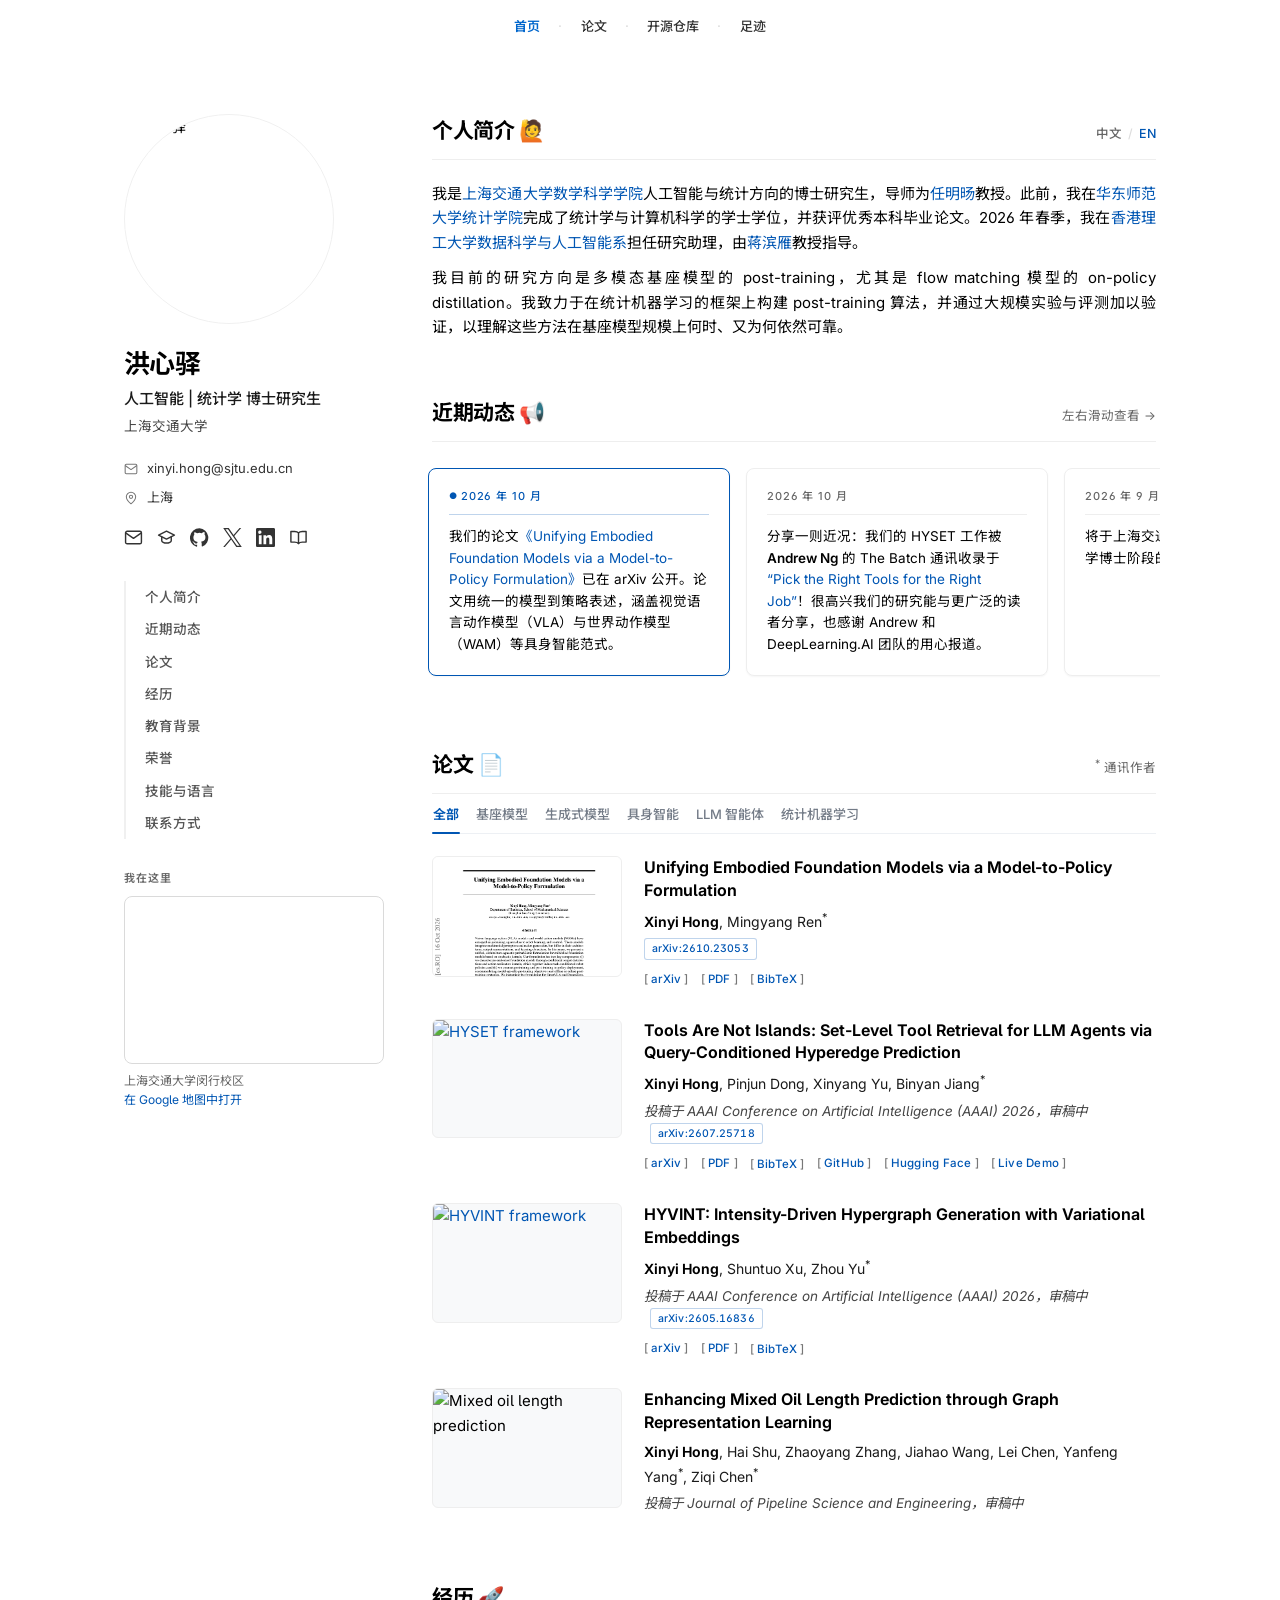
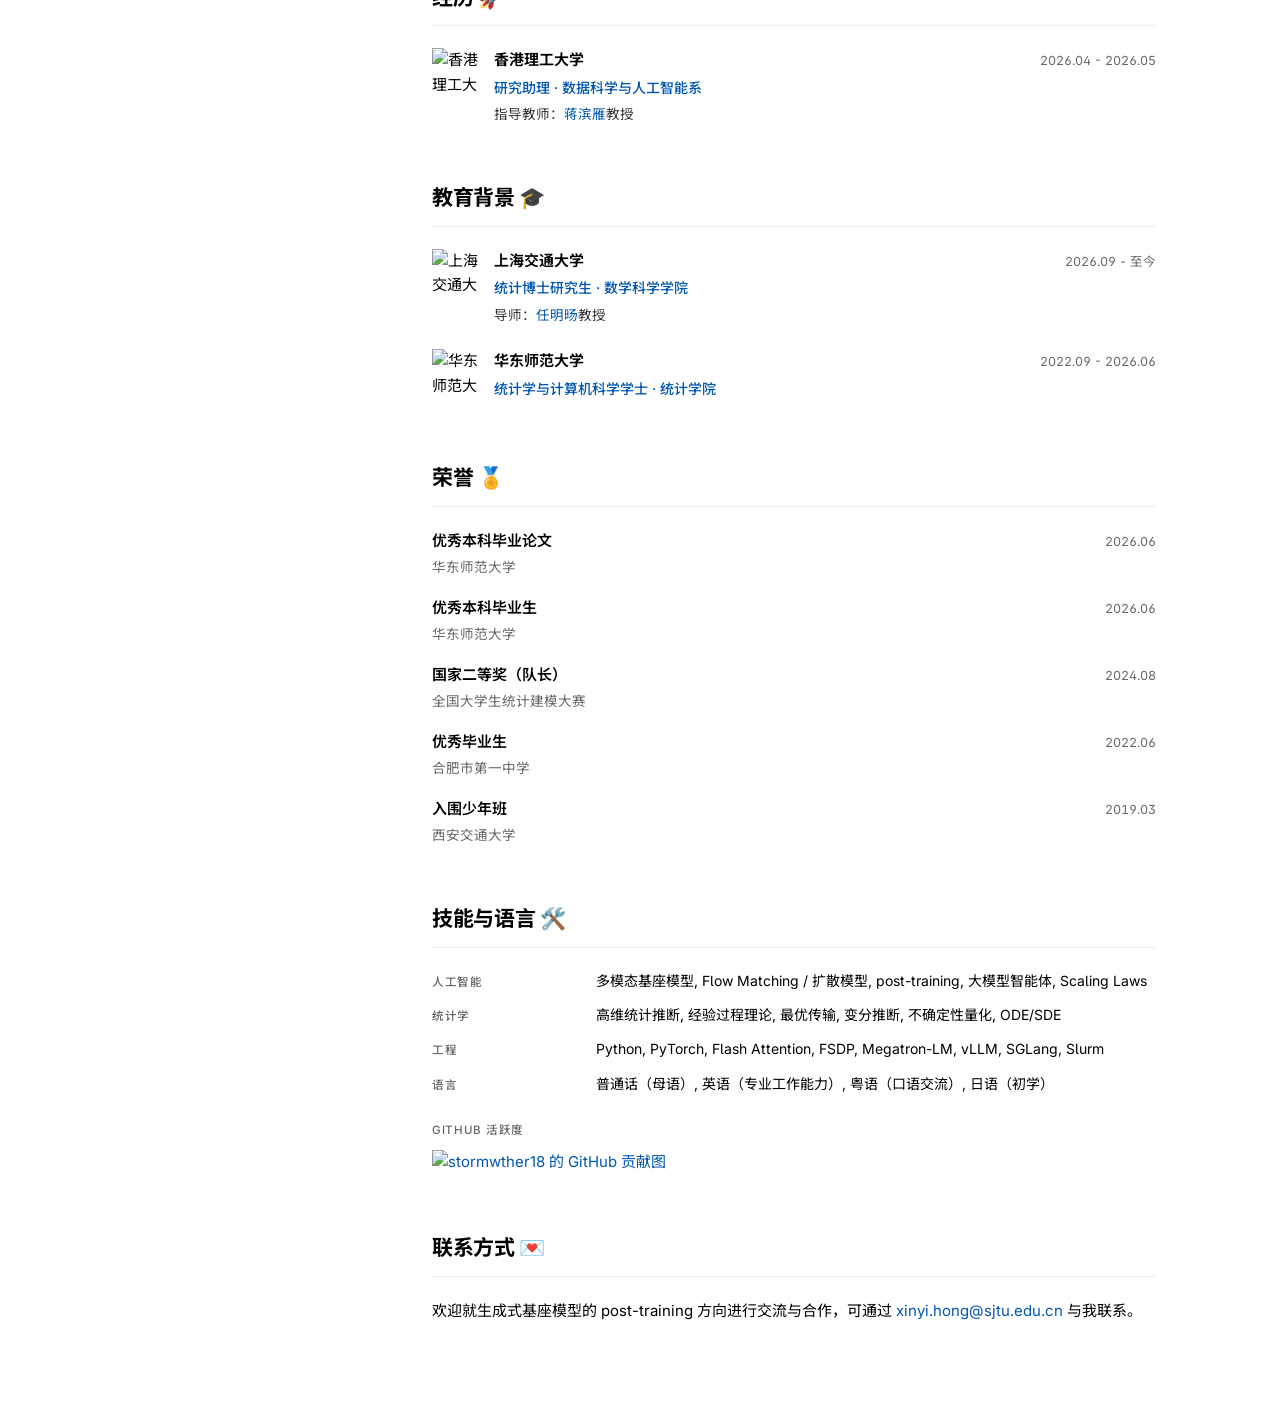
==== commit eb7bec9d: "Personal Website Update" ====
--- a/index_cn.html
+++ b/index_cn.html
@@ -123,7 +123,7 @@
           </div>
         </article>
 
-        <article class="news-card pinned">
+        <article class="news-card">
           <span class="news-date">2026 年 10 月</span>
           <div class="news-body">
             分享一则近况：我们的 HYSET 工作被 <strong>Andrew Ng</strong> 的 The Batch 通讯收录于 <a href="https://www.deeplearning.ai/the-batch/issue-374#pick-the-right-tools-for-the-right-job">“Pick the Right Tools for the Right Job”</a>！很高兴我们的研究能与更广泛的读者分享，也感谢 Andrew 和 DeepLearning.AI 团队的用心报道。
@@ -189,8 +189,7 @@
         <div class="pub-details">
           <div class="pub-title">Unifying Embodied Foundation Models via a Model-to-Policy Formulation</div>
           <div class="pub-authors"><span class="me">Xinyi Hong</span>, Mingyang Ren<sup>*</sup></div>
-          <div class="pub-venue pub-venue--stacked">
-            arXiv 预印本，2026
+          <div class="pub-venue pub-venue--badge-only">
             <a class="pub-badge" href="https://arxiv.org/abs/2610.23053" rel="noopener">arXiv:2610.23053</a>
           </div>
           <div class="pub-links">
--- a/css/style.css
+++ b/css/style.css
@@ -902,7 +902,7 @@
 }
 
 .pub-badge:hover { text-decoration: none; border-color: var(--accent); }
-.pub-venue--stacked .pub-badge { display: block; width: fit-content; margin: 5px 0 0; }
+.pub-venue--badge-only .pub-badge { margin-left: 0; }
 
 .pub-links { display: flex; flex-wrap: wrap; gap: 12px; }
 
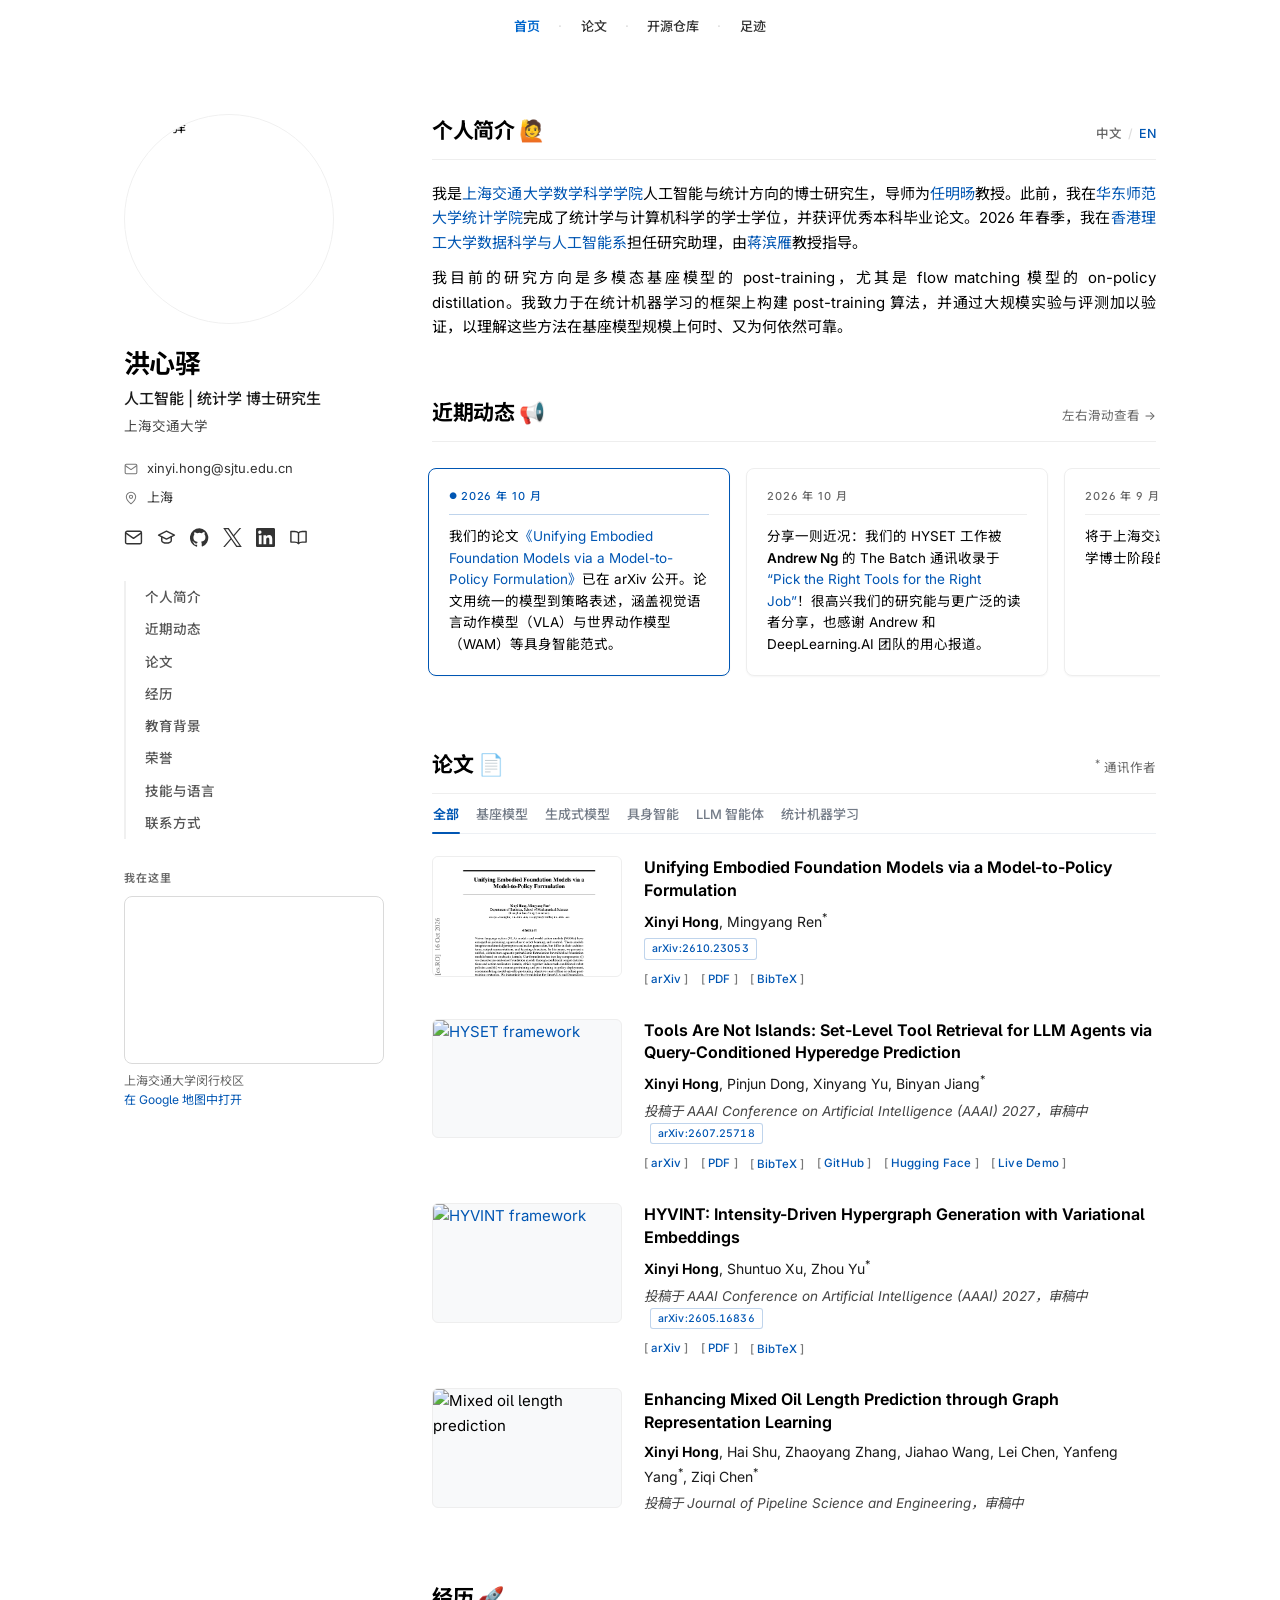
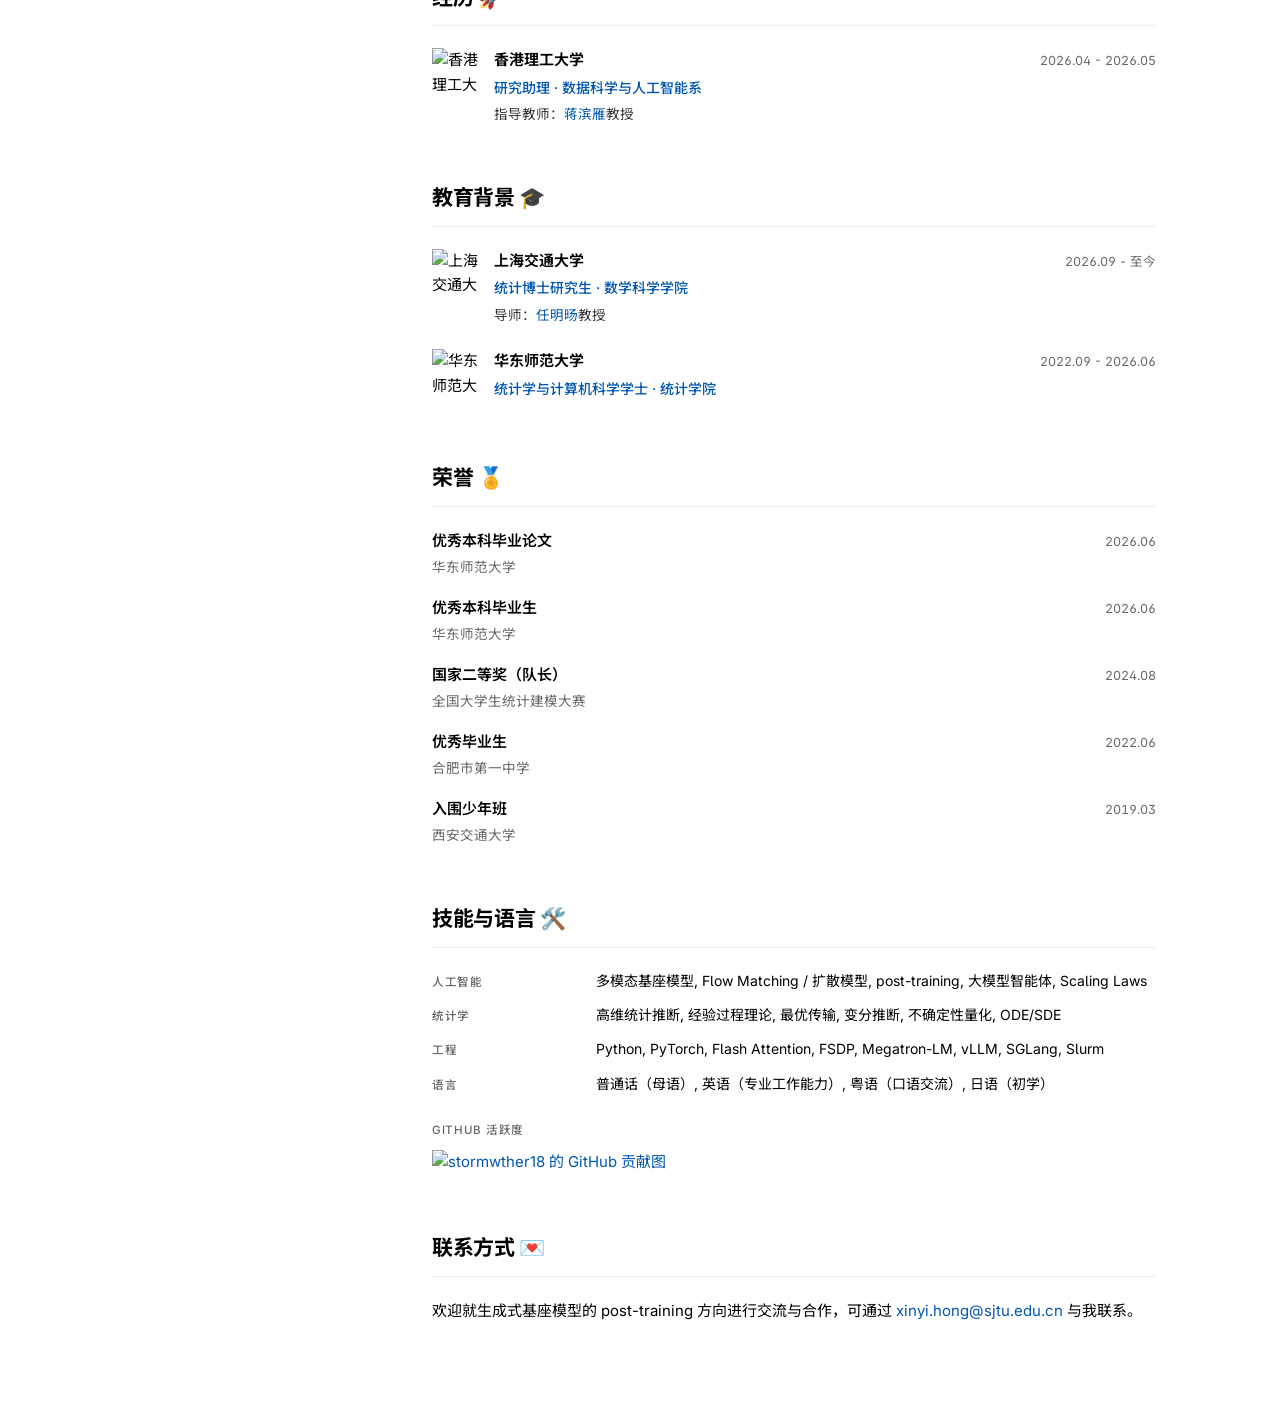
==== commit 9ef654cd: "Personal Website Update" ====
--- a/index_cn.html
+++ b/index_cn.html
@@ -140,7 +140,7 @@
         <article class="news-card">
           <span class="news-date">2026 年 7 月</span>
           <div class="news-body">
-            <a href="https://arxiv.org/abs/2607.25718">HYSET</a> 已在 arXiv 公开，目前投稿于 AAAI 2026，审稿中：面向 LLM 智能体的集合级工具检索，形式化为查询条件下的超边预测。代码、模型与在线 Demo 已同步开放。
+            <a href="https://arxiv.org/abs/2607.25718">HYSET</a> 已在 arXiv 公开，目前投稿于 AAAI 2027，审稿中：面向 LLM 智能体的集合级工具检索，形式化为查询条件下的超边预测。代码、模型与在线 Demo 已同步开放。
           </div>
         </article>
 
@@ -154,7 +154,7 @@
         <article class="news-card">
           <span class="news-date">2026 年 5 月</span>
           <div class="news-body">
-            超图生成模型 <a href="https://arxiv.org/abs/2605.16836">HYVINT</a> 已在 arXiv 公开，目前投稿于 AAAI 2026，审稿中。
+            超图生成模型 <a href="https://arxiv.org/abs/2605.16836">HYVINT</a> 已在 arXiv 公开，目前投稿于 AAAI 2027，审稿中。
           </div>
         </article>
 
@@ -208,7 +208,7 @@
           <div class="pub-title">Tools Are Not Islands: Set-Level Tool Retrieval for LLM Agents via Query-Conditioned Hyperedge Prediction</div>
           <div class="pub-authors"><span class="me">Xinyi Hong</span>, Pinjun Dong, Xinyang Yu, Binyan Jiang<sup>*</sup></div>
           <div class="pub-venue">
-            投稿于 AAAI Conference on Artificial Intelligence (AAAI) 2026，审稿中
+            投稿于 AAAI Conference on Artificial Intelligence (AAAI) 2027，审稿中
             <a class="pub-badge" href="https://arxiv.org/abs/2607.25718" rel="noopener">arXiv:2607.25718</a>
           </div>
           <div class="pub-links">
@@ -230,7 +230,7 @@
           <div class="pub-title">HYVINT: Intensity-Driven Hypergraph Generation with Variational Embeddings</div>
           <div class="pub-authors"><span class="me">Xinyi Hong</span>, Shuntuo Xu, Zhou Yu<sup>*</sup></div>
           <div class="pub-venue">
-            投稿于 AAAI Conference on Artificial Intelligence (AAAI) 2026，审稿中
+            投稿于 AAAI Conference on Artificial Intelligence (AAAI) 2027，审稿中
             <a class="pub-badge" href="https://arxiv.org/abs/2605.16836" rel="noopener">arXiv:2605.16836</a>
           </div>
           <div class="pub-links">
